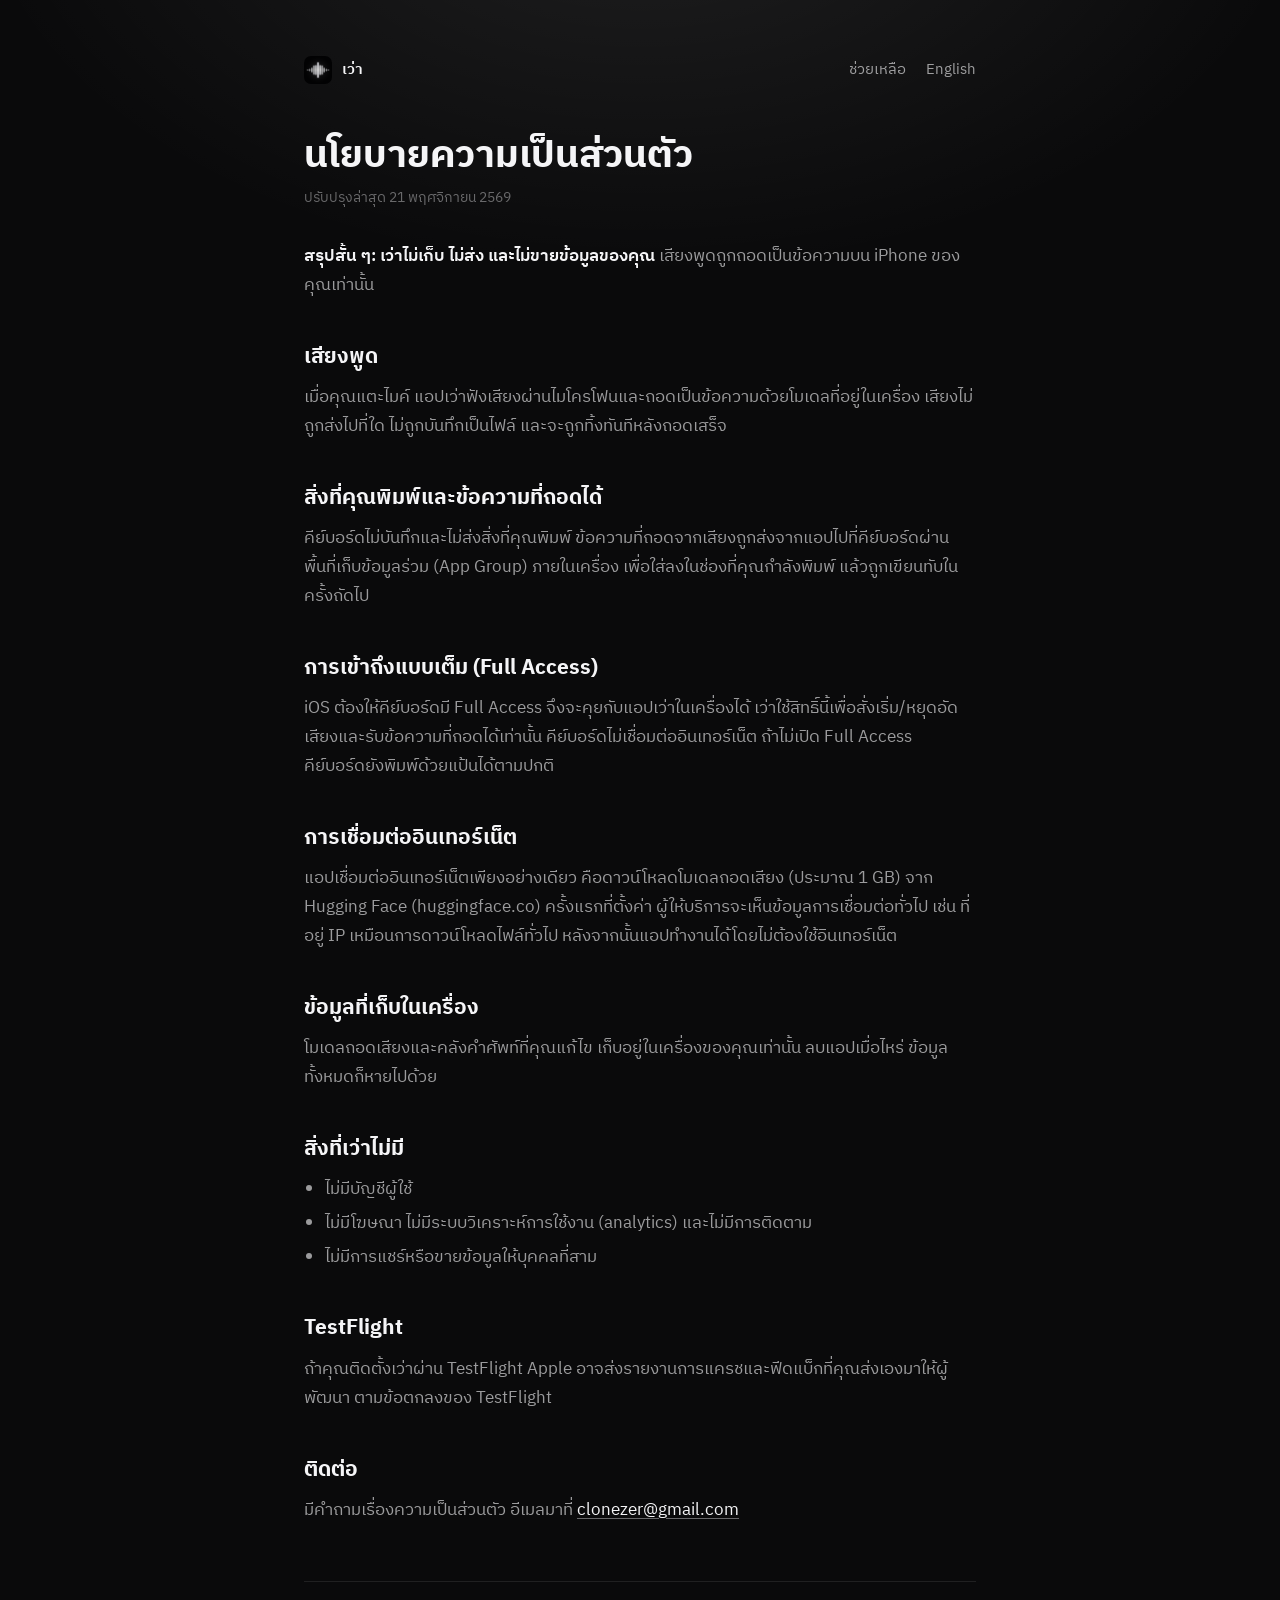
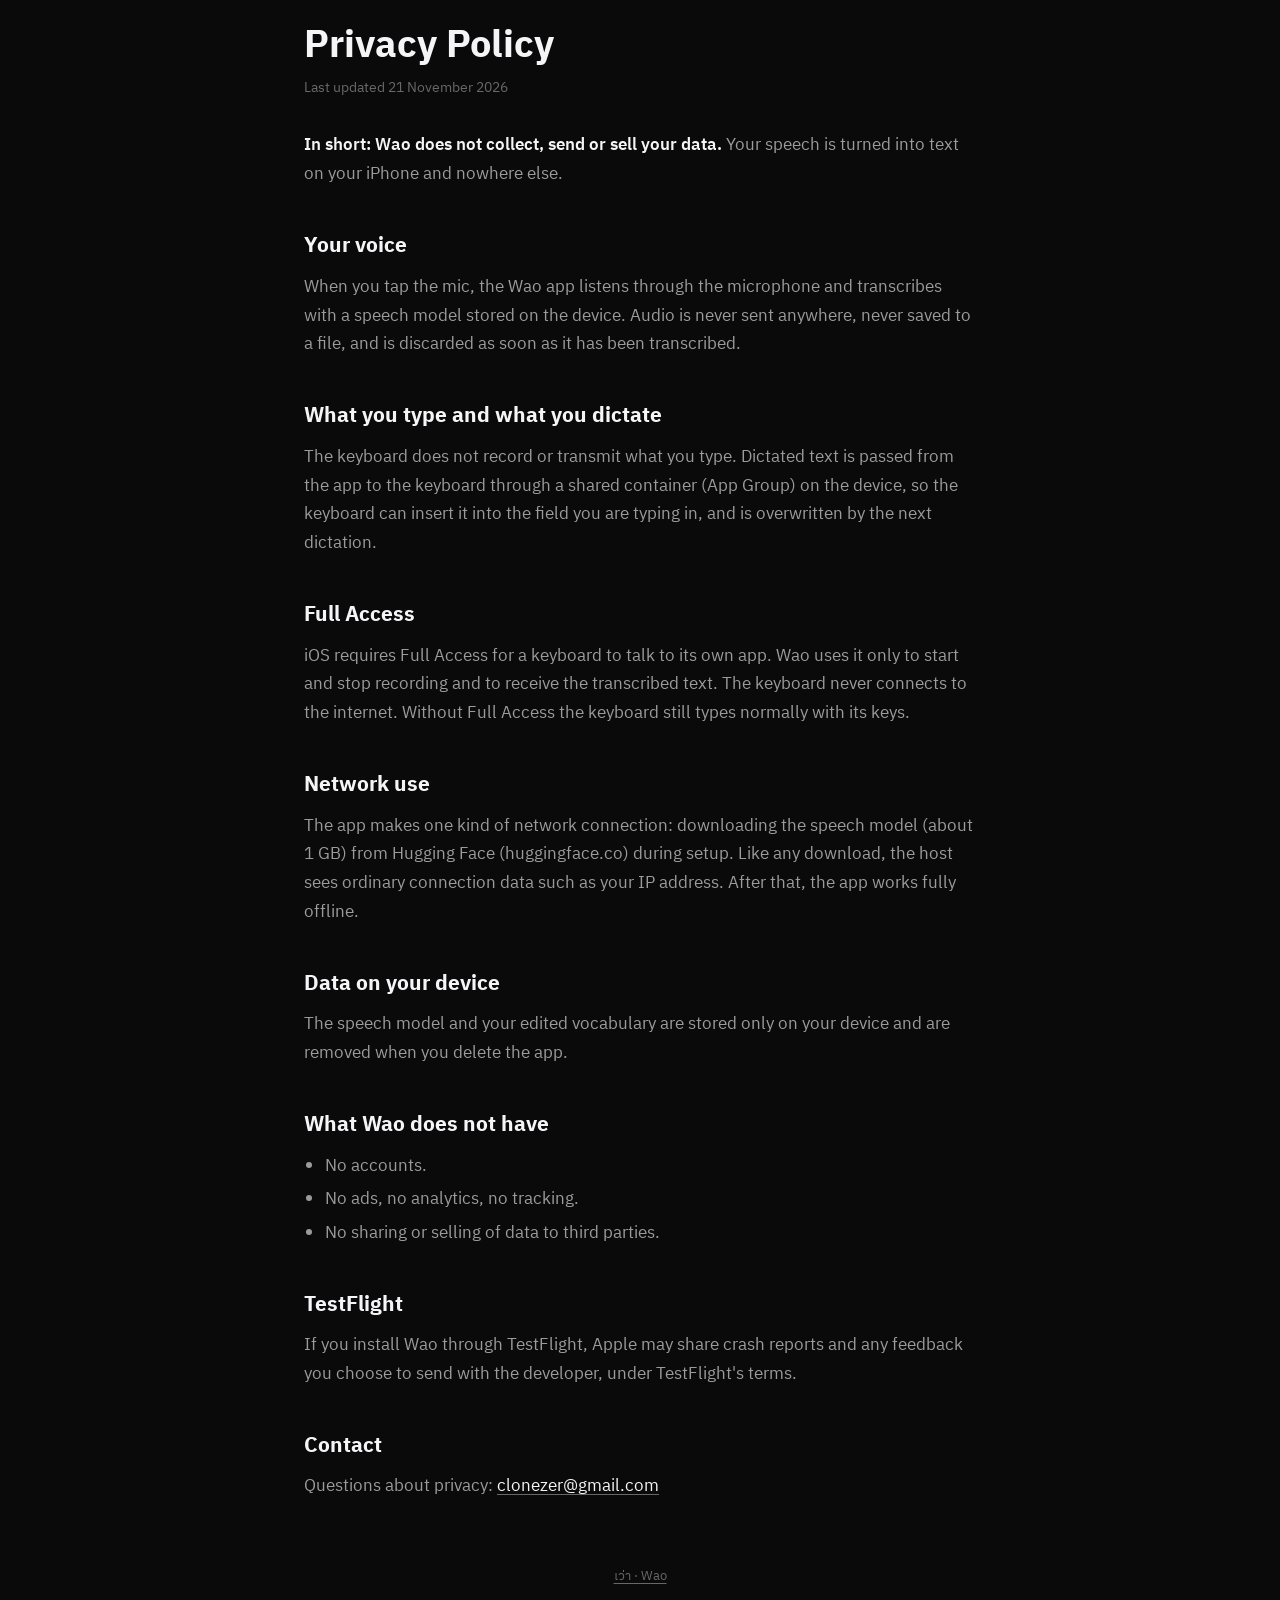
==== site/public/privacy.html @ 4878ce9d "Add the wao.peerasak.com site and App Store metadata Privacy policy, support and a landing page in T" ====
<!doctype html>
<html lang="th">
<head>
  <meta charset="utf-8">
  <meta name="viewport" content="width=device-width, initial-scale=1">
  <title>นโยบายความเป็นส่วนตัว · เว่า</title>
  <meta name="theme-color" content="#0a0a0b">
  <link rel="icon" href="icon.png">
  <link rel="preconnect" href="https://fonts.googleapis.com">
  <link rel="preconnect" href="https://fonts.gstatic.com" crossorigin>
  <link href="https://fonts.googleapis.com/css2?family=IBM+Plex+Sans+Thai:wght@400;600;700&display=swap" rel="stylesheet">
  <link rel="stylesheet" href="style.css">
</head>
<body>
<main>
  <nav>
    <a class="brand" href="./"><img src="icon.png" alt="">เว่า</a>
    <a href="support">ช่วยเหลือ</a>
    <a href="#en">English</a>
  </nav>

  <h1 class="page">นโยบายความเป็นส่วนตัว</h1>
  <p class="updated">ปรับปรุงล่าสุด 21 พฤศจิกายน 2569</p>

  <p><strong>สรุปสั้น ๆ: เว่าไม่เก็บ ไม่ส่ง และไม่ขายข้อมูลของคุณ</strong> เสียงพูดถูกถอดเป็นข้อความบน iPhone ของคุณเท่านั้น</p>

  <h2>เสียงพูด</h2>
  <p>เมื่อคุณแตะไมค์ แอปเว่าฟังเสียงผ่านไมโครโฟนและถอดเป็นข้อความด้วยโมเดลที่อยู่ในเครื่อง เสียงไม่ถูกส่งไปที่ใด ไม่ถูกบันทึกเป็นไฟล์ และจะถูกทิ้งทันทีหลังถอดเสร็จ</p>

  <h2>สิ่งที่คุณพิมพ์และข้อความที่ถอดได้</h2>
  <p>คีย์บอร์ดไม่บันทึกและไม่ส่งสิ่งที่คุณพิมพ์ ข้อความที่ถอดจากเสียงถูกส่งจากแอปไปที่คีย์บอร์ดผ่านพื้นที่เก็บข้อมูลร่วม (App Group) ภายในเครื่อง เพื่อใส่ลงในช่องที่คุณกำลังพิมพ์ แล้วถูกเขียนทับในครั้งถัดไป</p>

  <h2>การเข้าถึงแบบเต็ม (Full Access)</h2>
  <p>iOS ต้องให้คีย์บอร์ดมี Full Access จึงจะคุยกับแอปเว่าในเครื่องได้ เว่าใช้สิทธิ์นี้เพื่อสั่งเริ่ม/หยุดอัดเสียงและรับข้อความที่ถอดได้เท่านั้น คีย์บอร์ดไม่เชื่อมต่ออินเทอร์เน็ต ถ้าไม่เปิด Full Access คีย์บอร์ดยังพิมพ์ด้วยแป้นได้ตามปกติ</p>

  <h2>การเชื่อมต่ออินเทอร์เน็ต</h2>
  <p>แอปเชื่อมต่ออินเทอร์เน็ตเพียงอย่างเดียว คือดาวน์โหลดโมเดลถอดเสียง (ประมาณ 1 GB) จาก Hugging Face (huggingface.co) ครั้งแรกที่ตั้งค่า ผู้ให้บริการจะเห็นข้อมูลการเชื่อมต่อทั่วไป เช่น ที่อยู่ IP เหมือนการดาวน์โหลดไฟล์ทั่วไป หลังจากนั้นแอปทำงานได้โดยไม่ต้องใช้อินเทอร์เน็ต</p>

  <h2>ข้อมูลที่เก็บในเครื่อง</h2>
  <p>โมเดลถอดเสียงและคลังคำศัพท์ที่คุณแก้ไข เก็บอยู่ในเครื่องของคุณเท่านั้น ลบแอปเมื่อไหร่ ข้อมูลทั้งหมดก็หายไปด้วย</p>

  <h2>สิ่งที่เว่าไม่มี</h2>
  <ul>
    <li>ไม่มีบัญชีผู้ใช้</li>
    <li>ไม่มีโฆษณา ไม่มีระบบวิเคราะห์การใช้งาน (analytics) และไม่มีการติดตาม</li>
    <li>ไม่มีการแชร์หรือขายข้อมูลให้บุคคลที่สาม</li>
  </ul>

  <h2>TestFlight</h2>
  <p>ถ้าคุณติดตั้งเว่าผ่าน TestFlight Apple อาจส่งรายงานการแครชและฟีดแบ็กที่คุณส่งเองมาให้ผู้พัฒนา ตามข้อตกลงของ TestFlight</p>

  <h2>ติดต่อ</h2>
  <p>มีคำถามเรื่องความเป็นส่วนตัว อีเมลมาที่ <a href="mailto:clonezer@gmail.com">clonezer@gmail.com</a></p>

  <section class="lang" id="en" lang="en">
    <h1 class="page">Privacy Policy</h1>
    <p class="updated">Last updated 21 November 2026</p>

    <p><strong>In short: Wao does not collect, send or sell your data.</strong> Your speech is turned into text on your iPhone and nowhere else.</p>

    <h2>Your voice</h2>
    <p>When you tap the mic, the Wao app listens through the microphone and transcribes with a speech model stored on the device. Audio is never sent anywhere, never saved to a file, and is discarded as soon as it has been transcribed.</p>

    <h2>What you type and what you dictate</h2>
    <p>The keyboard does not record or transmit what you type. Dictated text is passed from the app to the keyboard through a shared container (App Group) on the device, so the keyboard can insert it into the field you are typing in, and is overwritten by the next dictation.</p>

    <h2>Full Access</h2>
    <p>iOS requires Full Access for a keyboard to talk to its own app. Wao uses it only to start and stop recording and to receive the transcribed text. The keyboard never connects to the internet. Without Full Access the keyboard still types normally with its keys.</p>

    <h2>Network use</h2>
    <p>The app makes one kind of network connection: downloading the speech model (about 1 GB) from Hugging Face (huggingface.co) during setup. Like any download, the host sees ordinary connection data such as your IP address. After that, the app works fully offline.</p>

    <h2>Data on your device</h2>
    <p>The speech model and your edited vocabulary are stored only on your device and are removed when you delete the app.</p>

    <h2>What Wao does not have</h2>
    <ul>
      <li>No accounts.</li>
      <li>No ads, no analytics, no tracking.</li>
      <li>No sharing or selling of data to third parties.</li>
    </ul>

    <h2>TestFlight</h2>
    <p>If you install Wao through TestFlight, Apple may share crash reports and any feedback you choose to send with the developer, under TestFlight's terms.</p>

    <h2>Contact</h2>
    <p>Questions about privacy: <a href="mailto:clonezer@gmail.com">clonezer@gmail.com</a></p>
  </section>

  <footer><a href="./">เว่า · Wao</a></footer>
</main>
</body>
</html>
---- site/public/style.css ----
:root {
  --canvas: #0a0a0b;
  --ink: #f5f5f7;
  --secondary: rgba(245, 245, 247, 0.62);
  --tertiary: rgba(245, 245, 247, 0.4);
  --hairline: rgba(255, 255, 255, 0.09);
  --card: rgba(255, 255, 255, 0.04);
  color-scheme: dark;
}

* { box-sizing: border-box; }

html { -webkit-text-size-adjust: 100%; }

body {
  margin: 0;
  background: var(--canvas);
  background-image: radial-gradient(60rem 36rem at 50% -8rem, rgba(255, 255, 255, 0.09), transparent 70%);
  background-repeat: no-repeat;
  color: var(--ink);
  font-family: "IBM Plex Sans Thai", -apple-system, BlinkMacSystemFont, "Segoe UI", sans-serif;
  font-size: 17px;
  line-height: 1.7;
}

main {
  max-width: 44rem;
  margin: 0 auto;
  padding: 3.5rem 1rem 4rem;
}

a { color: var(--ink); text-underline-offset: 3px; text-decoration-color: var(--tertiary); }
a:hover { text-decoration-color: var(--ink); }

nav {
  display: flex;
  gap: 1.25rem;
  align-items: center;
  font-size: 15px;
  color: var(--secondary);
  margin-bottom: 3rem;
}
nav a { color: var(--secondary); text-decoration: none; }
nav a:hover { color: var(--ink); }
nav .brand { display: flex; align-items: center; gap: 0.6rem; margin-right: auto; color: var(--ink); font-weight: 600; }
nav .brand img { width: 28px; height: 28px; border-radius: 7px; }

.hero { text-align: center; padding: 1rem 0 2.5rem; }
.hero h1 {
  font-size: clamp(4.5rem, 18vw, 7.5rem);
  line-height: 1.15;
  margin: 0;
  font-weight: 700;
  text-shadow: 0 0 40px rgba(255, 255, 255, 0.25);
}
.hero p { color: var(--secondary); margin: 0.75rem auto 0; max-width: 30rem; }

.wave {
  display: flex;
  gap: 7px;
  align-items: center;
  justify-content: center;
  height: 84px;
  margin: 2.25rem auto;
  width: min(100%, 22rem);
  border: 1px solid var(--hairline);
  border-radius: 999px;
  background: radial-gradient(closest-side, rgba(255, 255, 255, 0.12), transparent) , var(--card);
}
.wave span {
  width: 6px;
  border-radius: 3px;
  background: linear-gradient(#c8c8cf, #fff 50%, #c8c8cf);
  box-shadow: 0 0 12px rgba(255, 255, 255, 0.45);
  animation: breathe 2.4s ease-in-out infinite;
}
@keyframes breathe { 50% { transform: scaleY(0.55); opacity: 0.7; } }
@media (prefers-reduced-motion: reduce) { .wave span { animation: none; } }

.cta {
  display: inline-block;
  margin-top: 0.5rem;
  padding: 0.85rem 2rem;
  border-radius: 999px;
  background: var(--ink);
  color: var(--canvas);
  font-weight: 600;
  text-decoration: none;
  box-shadow: 0 0 32px rgba(255, 255, 255, 0.25);
}
.cta.muted { background: transparent; color: var(--secondary); border: 1px solid var(--hairline); box-shadow: none; }

.cards { display: grid; gap: 0.9rem; margin: 2rem 0; }
@media (min-width: 40rem) { .cards { grid-template-columns: 1fr 1fr; } }
.card {
  background: var(--card);
  border: 1px solid var(--hairline);
  border-radius: 22px;
  padding: 1.25rem 1.35rem;
}
.card h3 { margin: 0 0 0.3rem; font-size: 17px; }
.card p { margin: 0; color: var(--secondary); font-size: 15px; }

h1.page { font-size: 2.4rem; line-height: 1.3; margin: 0 0 0.25rem; }
.updated { color: var(--tertiary); font-size: 14px; margin: 0 0 2rem; }
h2 { font-size: 1.3rem; margin: 2.5rem 0 0.5rem; }
h2 + p, h2 + ul { margin-top: 0; }
p, li { color: var(--secondary); }
strong { color: var(--ink); font-weight: 600; }
ol, ul { padding-left: 1.3rem; }
li { margin: 0.3rem 0; }

.lang {
  margin-top: 3.5rem;
  padding-top: 2.5rem;
  border-top: 1px solid var(--hairline);
}

footer {
  margin-top: 4rem;
  font-size: 13px;
  color: var(--tertiary);
  text-align: center;
}
footer a { color: var(--tertiary); }
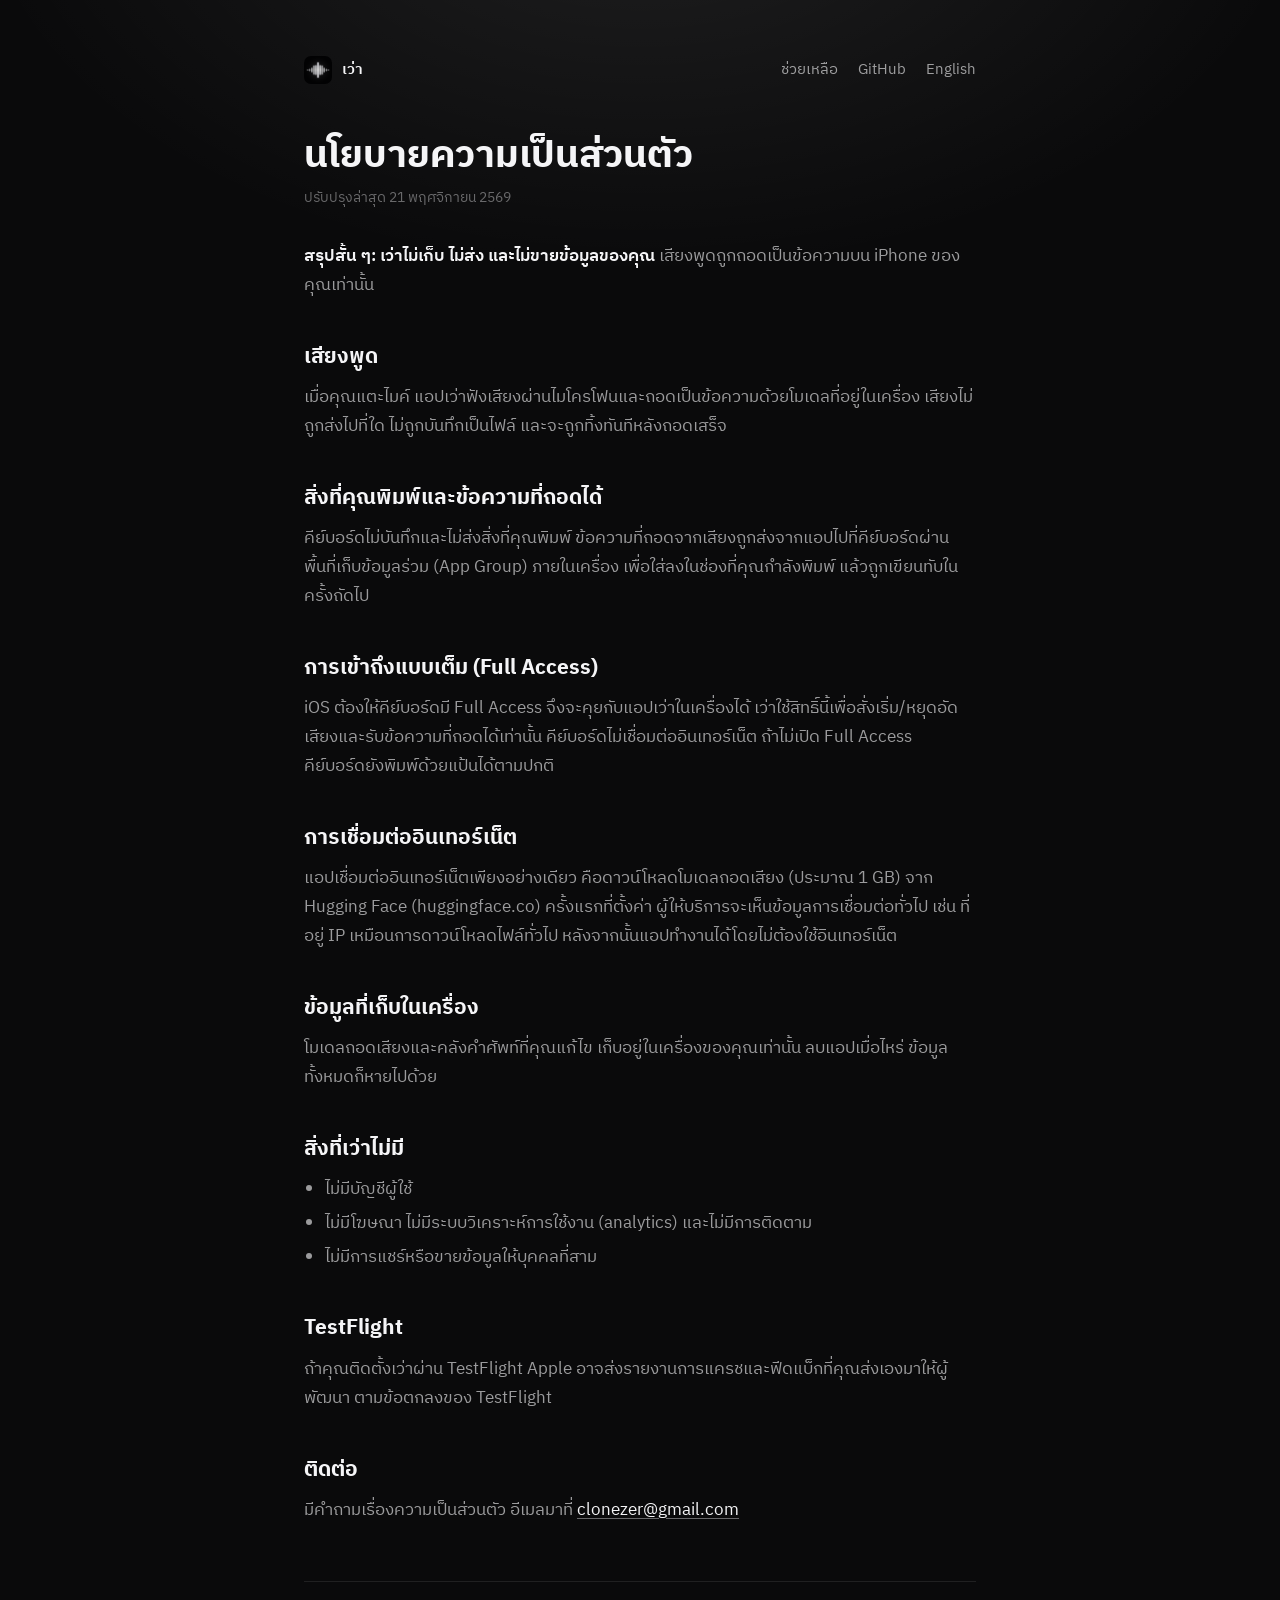
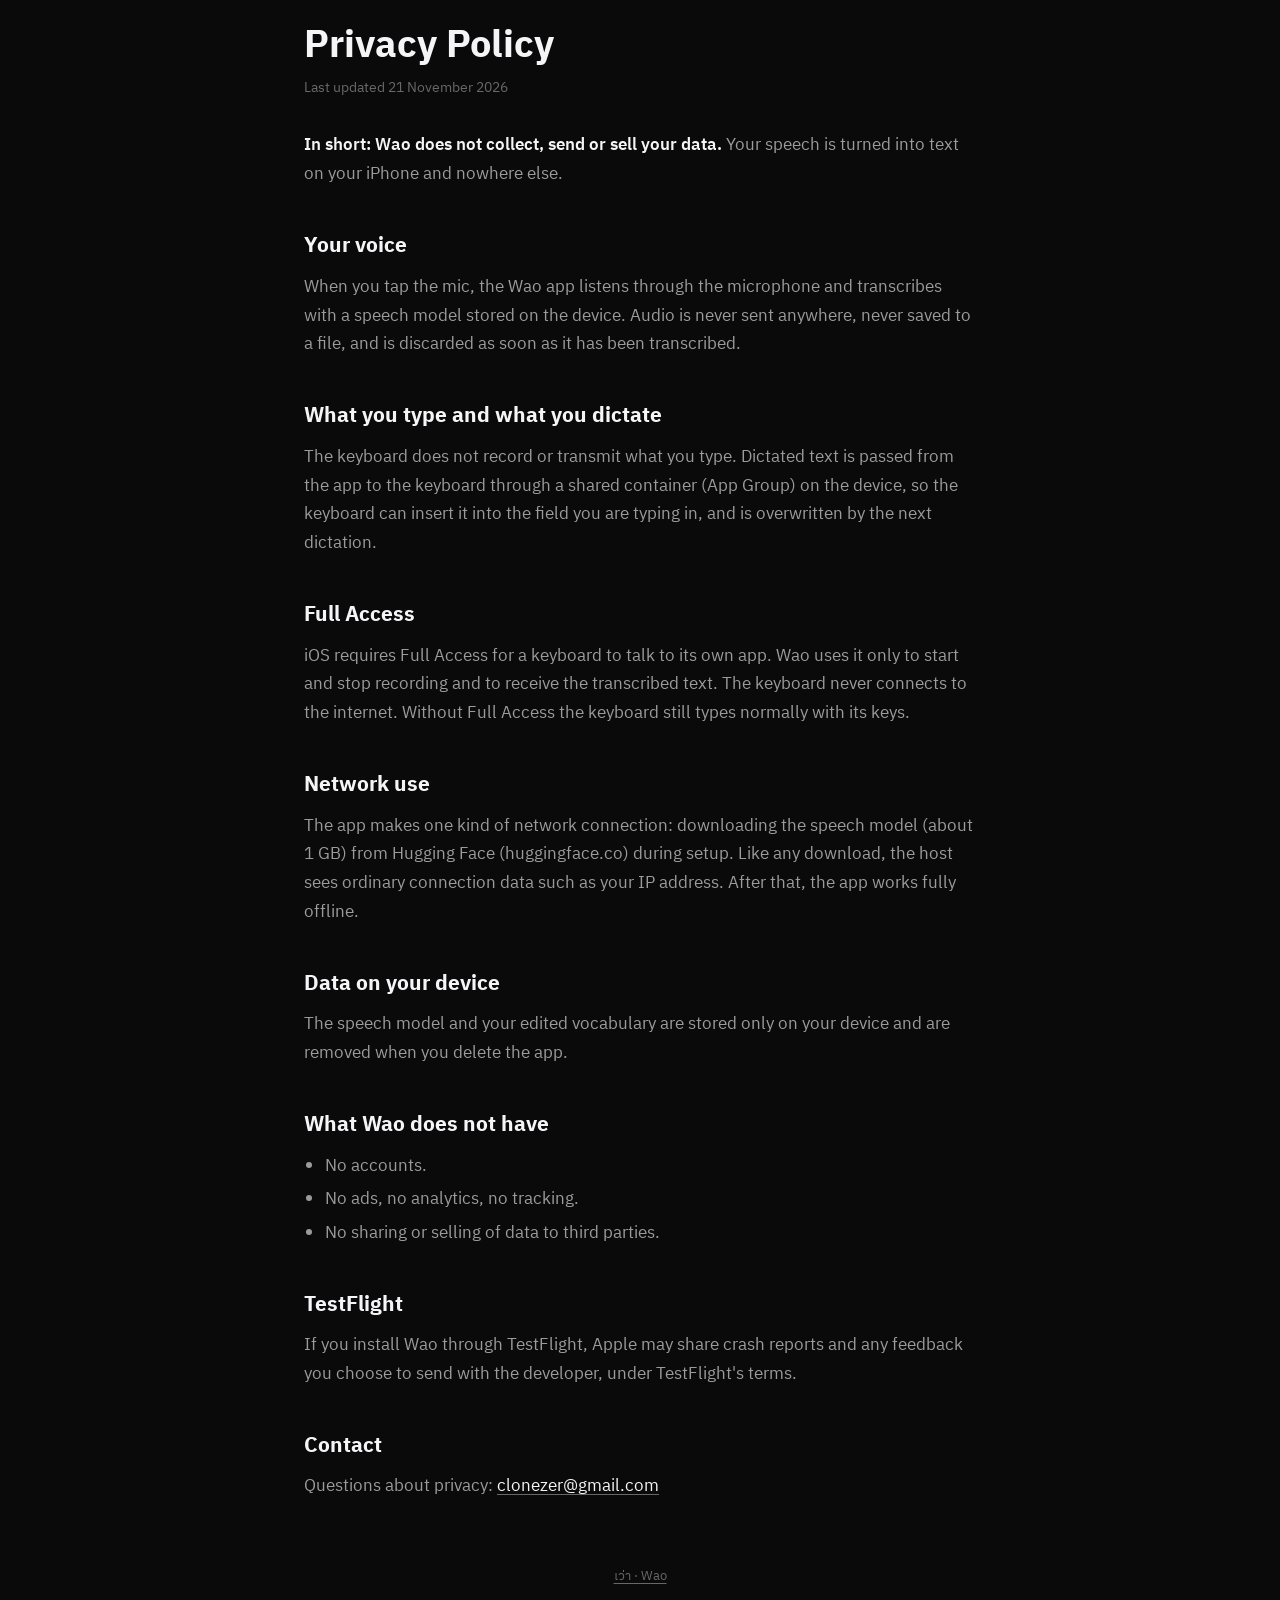
==== commit 586bbe1f: "Add a GitHub button and nav link to the site Co-Authored-By: Claude Opus 5.5 <noreply@anthropic.com>" ====
--- a/site/public/privacy.html
+++ b/site/public/privacy.html
@@ -16,6 +16,7 @@
   <nav>
     <a class="brand" href="./"><img src="icon.png" alt="">เว่า</a>
     <a href="support">ช่วยเหลือ</a>
+    <a href="https://github.com/peerasak-u/Wao">GitHub</a>
     <a href="#en">English</a>
   </nav>
 
--- a/site/public/style.css
+++ b/site/public/style.css
@@ -88,6 +88,12 @@
   text-decoration: none;
   box-shadow: 0 0 32px rgba(255, 255, 255, 0.25);
 }
+.actions { display: flex; flex-wrap: wrap; justify-content: center; gap: 0.75rem; margin-top: 0.5rem; }
+.actions .cta { margin-top: 0; }
+.cta.secondary {
+  display: inline-flex; align-items: center; gap: 0.5rem;
+  background: transparent; color: var(--ink); border: 1px solid var(--hairline); box-shadow: none;
+}
 .cta.muted { background: transparent; color: var(--secondary); border: 1px solid var(--hairline); box-shadow: none; }
 
 .cards { display: grid; gap: 0.9rem; margin: 2rem 0; }
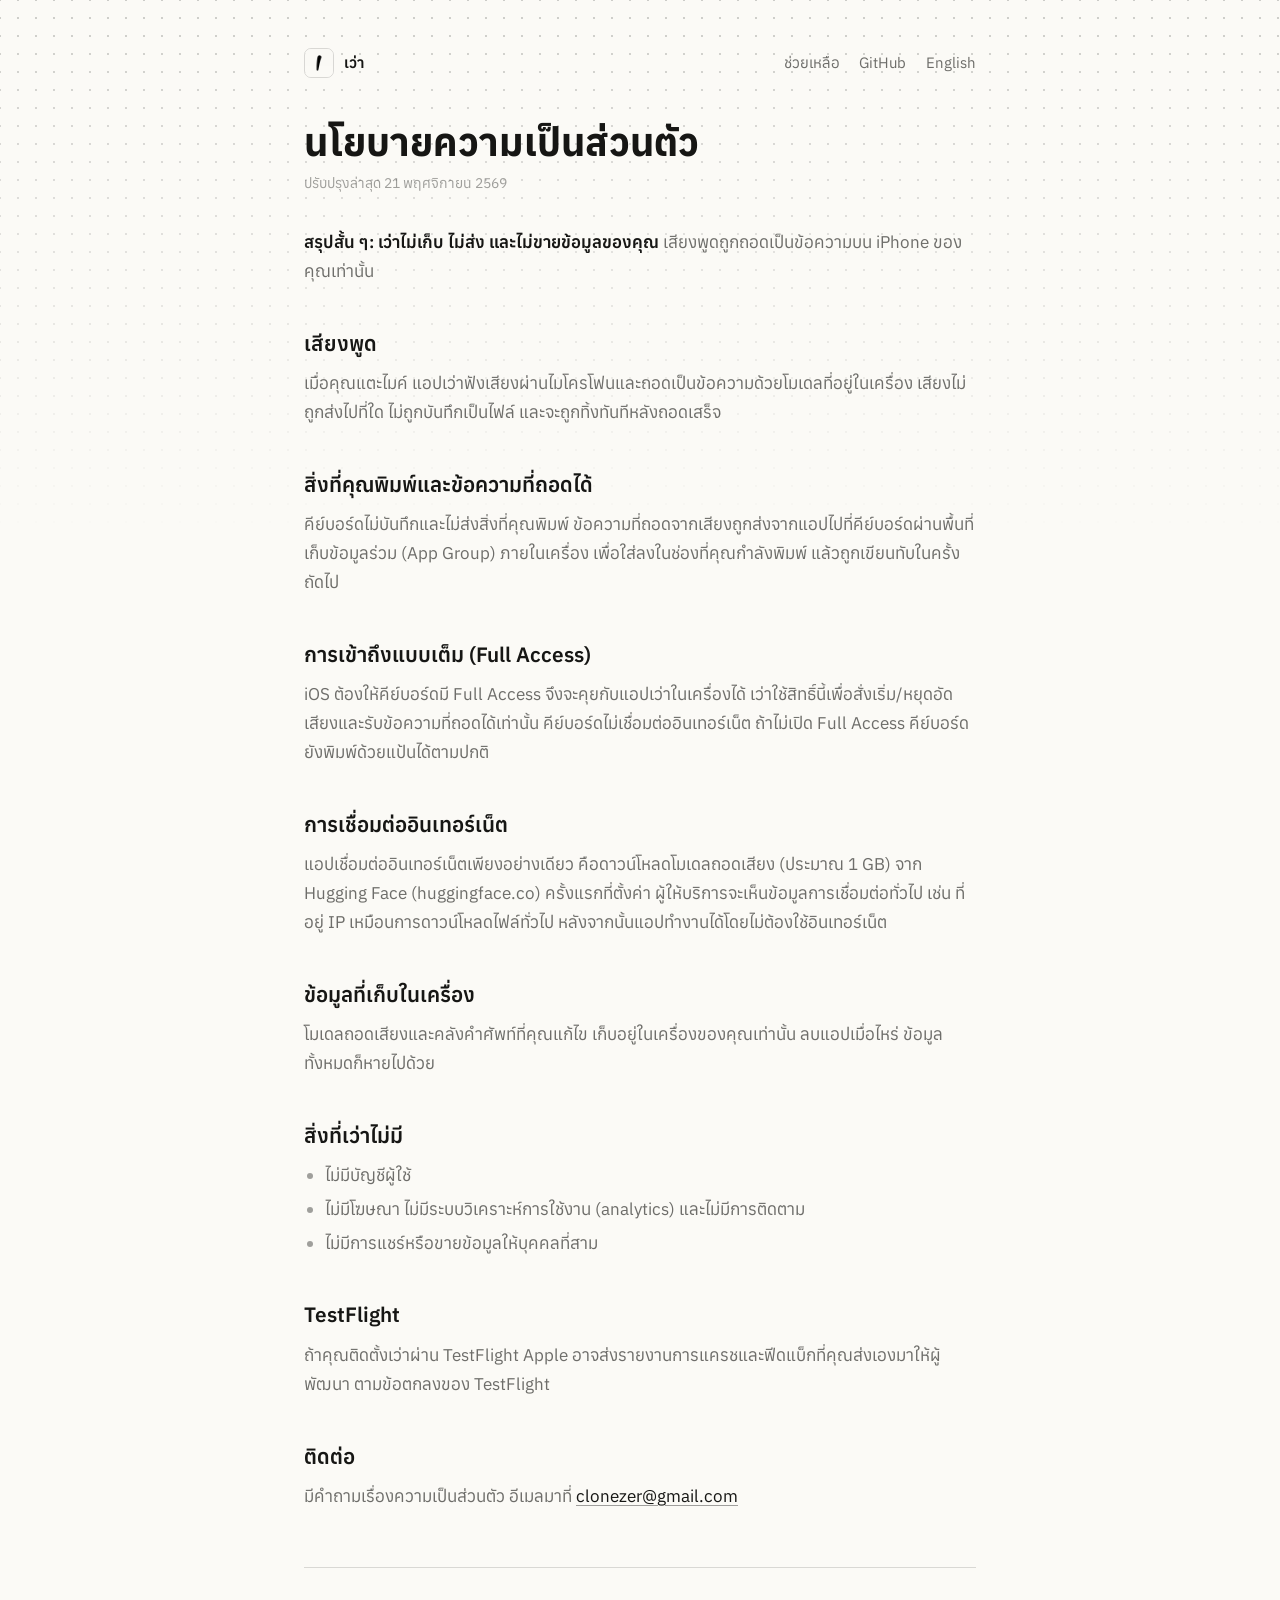
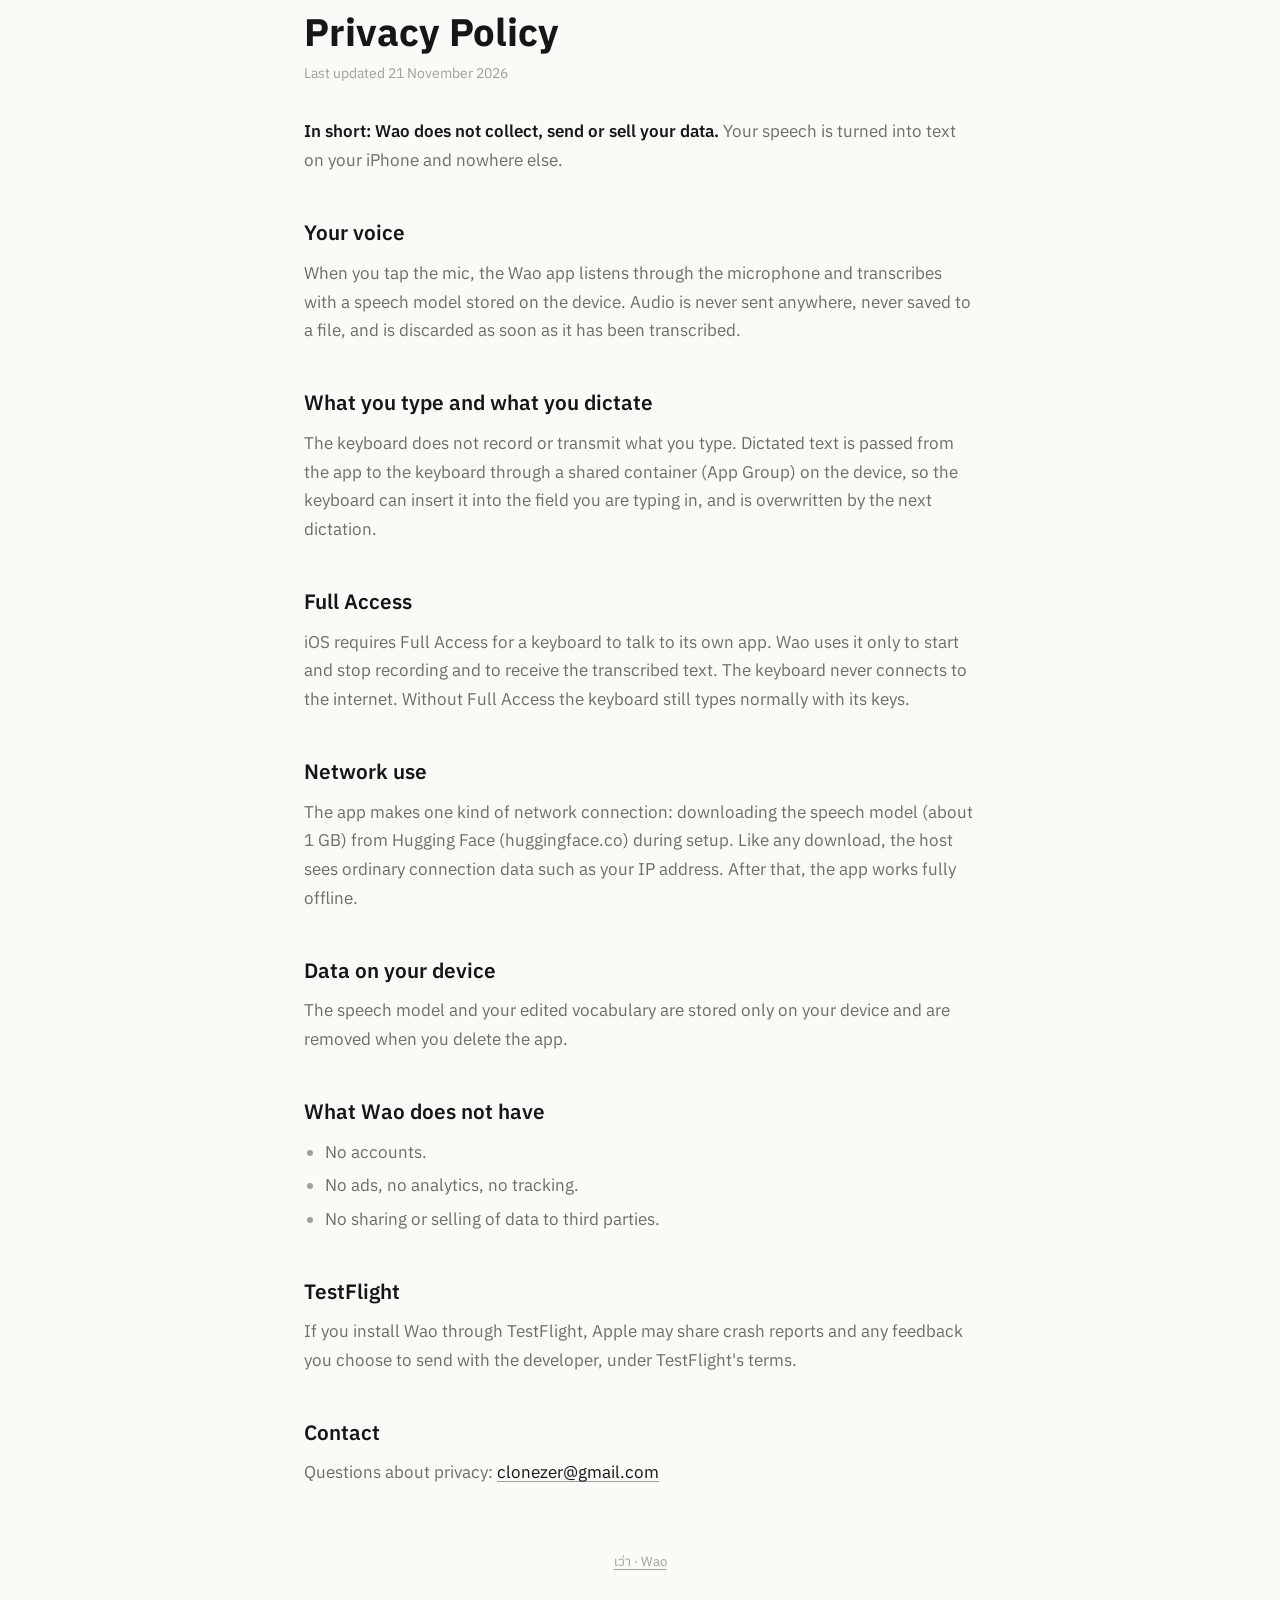
==== commit 91965ccb: "Restyle the site as the ไม้เอก notebook page The site still wore the old glowing-waveform look and i" ====
--- a/site/public/privacy.html
+++ b/site/public/privacy.html
@@ -4,17 +4,18 @@
   <meta charset="utf-8">
   <meta name="viewport" content="width=device-width, initial-scale=1">
   <title>นโยบายความเป็นส่วนตัว · เว่า</title>
-  <meta name="theme-color" content="#0a0a0b">
+  <meta name="theme-color" content="#fbfaf6" media="(prefers-color-scheme: light)">
+  <meta name="theme-color" content="#151514" media="(prefers-color-scheme: dark)">
   <link rel="icon" href="icon.png">
   <link rel="preconnect" href="https://fonts.googleapis.com">
   <link rel="preconnect" href="https://fonts.gstatic.com" crossorigin>
-  <link href="https://fonts.googleapis.com/css2?family=IBM+Plex+Sans+Thai:wght@400;600;700&display=swap" rel="stylesheet">
+  <link href="https://fonts.googleapis.com/css2?family=Anuphan:wght@400;500;600;700&family=Itim&display=swap" rel="stylesheet">
   <link rel="stylesheet" href="style.css">
 </head>
 <body>
 <main>
   <nav>
-    <a class="brand" href="./"><img src="icon.png" alt="">เว่า</a>
+    <a class="brand" href="./"><picture><source srcset="icon-dark.png" media="(prefers-color-scheme: dark)"><img src="icon.png" alt=""></picture>เว่า</a>
     <a href="support">ช่วยเหลือ</a>
     <a href="https://github.com/peerasak-u/Wao">GitHub</a>
     <a href="#en">English</a>
--- a/site/public/style.css
+++ b/site/public/style.css
@@ -1,11 +1,24 @@
+/* The ไม้เอก notebook page, the same tokens as App/Ink.swift. */
 :root {
-  --canvas: #0a0a0b;
-  --ink: #f5f5f7;
-  --secondary: rgba(245, 245, 247, 0.62);
-  --tertiary: rgba(245, 245, 247, 0.4);
-  --hairline: rgba(255, 255, 255, 0.09);
-  --card: rgba(255, 255, 255, 0.04);
-  color-scheme: dark;
+  --canvas: #fbfaf6;
+  --ink: #161614;
+  --secondary: rgba(22, 22, 20, 0.62);
+  --tertiary: rgba(22, 22, 20, 0.4);
+  --hairline: rgba(22, 22, 20, 0.15);
+  --dot: rgba(22, 22, 20, 0.2);
+  --card-shape: 20px 17px 21px 16px;
+  color-scheme: light;
+}
+@media (prefers-color-scheme: dark) {
+  :root {
+    --canvas: #151514;
+    --ink: #f3f1ea;
+    --secondary: rgba(243, 241, 234, 0.62);
+    --tertiary: rgba(243, 241, 234, 0.4);
+    --hairline: rgba(243, 241, 234, 0.15);
+    --dot: rgba(243, 241, 234, 0.2);
+    color-scheme: dark;
+  }
 }
 
 * { box-sizing: border-box; }
@@ -14,19 +27,31 @@
 
 body {
   margin: 0;
+  position: relative;
   background: var(--canvas);
-  background-image: radial-gradient(60rem 36rem at 50% -8rem, rgba(255, 255, 255, 0.09), transparent 70%);
-  background-repeat: no-repeat;
   color: var(--ink);
-  font-family: "IBM Plex Sans Thai", -apple-system, BlinkMacSystemFont, "Segoe UI", sans-serif;
+  font-family: "Anuphan", -apple-system, BlinkMacSystemFont, "Segoe UI", sans-serif;
   font-size: 17px;
   line-height: 1.7;
+}
+
+/* Dot-grid paper that fades out down the first screen, like the app. */
+body::before {
+  content: "";
+  position: absolute;
+  inset: 0 0 auto;
+  height: 110vh;
+  background: radial-gradient(circle, var(--dot) 0.9px, transparent 1.4px) 9px 9px / 18px 18px;
+  -webkit-mask-image: linear-gradient(180deg, #000, transparent 55%);
+  mask-image: linear-gradient(180deg, #000, transparent 55%);
+  pointer-events: none;
+  z-index: -1;
 }
 
 main {
   max-width: 44rem;
   margin: 0 auto;
-  padding: 3.5rem 1rem 4rem;
+  padding: 3rem 1rem 4rem;
 }
 
 a { color: var(--ink); text-underline-offset: 3px; text-decoration-color: var(--tertiary); }
@@ -34,92 +59,132 @@
 
 nav {
   display: flex;
-  gap: 1.25rem;
+  flex-wrap: wrap;
+  gap: 0.4rem 1.25rem;
   align-items: center;
   font-size: 15px;
   color: var(--secondary);
-  margin-bottom: 3rem;
+  margin-bottom: 2.5rem;
 }
 nav a { color: var(--secondary); text-decoration: none; }
 nav a:hover { color: var(--ink); }
 nav .brand { display: flex; align-items: center; gap: 0.6rem; margin-right: auto; color: var(--ink); font-weight: 600; }
-nav .brand img { width: 28px; height: 28px; border-radius: 7px; }
-
-.hero { text-align: center; padding: 1rem 0 2.5rem; }
-.hero h1 {
-  font-size: clamp(4.5rem, 18vw, 7.5rem);
-  line-height: 1.15;
-  margin: 0;
-  font-weight: 700;
-  text-shadow: 0 0 40px rgba(255, 255, 255, 0.25);
-}
+nav .brand img { width: 30px; height: 30px; border-radius: 7px; border: 1px solid var(--hairline); display: block; }
+
+/* A brand mark drawn in the current ink, from a traced stroke. */
+.mark {
+  display: inline-block;
+  background: var(--ink);
+  -webkit-mask: var(--src) center / contain no-repeat;
+  mask: var(--src) center / contain no-repeat;
+}
+.mark.maiek { --src: url(ink/maiek.svg); aspect-ratio: 63 / 207; }
+.mark.tick { --src: url(ink/tick.svg); aspect-ratio: 1; }
+.mark.arrow { --src: url(ink/arrow.svg); aspect-ratio: 16 / 9; }
+
+.hero { text-align: center; padding: 0.5rem 0 2.5rem; }
+.hero .stage { position: relative; display: inline-block; margin: 0.5rem 0 1.5rem; }
+
+/* The app's mic: one ไม้เอก stroke in a circle that rises into a wave of strokes while it listens. */
+.orb {
+  display: flex;
+  align-items: center;
+  justify-content: center;
+  gap: 5px;
+  width: 9.5rem;
+  height: 9.5rem;
+  border: 1.5px solid var(--ink);
+  border-radius: 50%;
+}
+.orb .maiek { height: 0; opacity: 0; animation: listen 7s ease-in-out infinite; animation-delay: calc(var(--i) * 0.09s); }
+.orb .maiek[style*="--i:0"] { height: 70px; opacity: 1; animation-name: listen-centre; }
+@keyframes listen {
+  0%, 38%, 92%, 100% { height: 0; opacity: 0; }
+  46% { height: calc(52px - var(--i) * 11px); opacity: 1; }
+  54% { height: calc(30px - var(--i) * 5px); opacity: 1; }
+  62% { height: calc(46px - var(--i) * 10px); opacity: 1; }
+  70% { height: calc(24px - var(--i) * 4px); opacity: 1; }
+  78% { height: calc(40px - var(--i) * 8px); opacity: 1; }
+  86% { height: 14px; opacity: 1; }
+}
+@keyframes listen-centre {
+  0%, 92%, 100% { height: 70px; }
+  20% { height: 64px; }
+  38% { height: 70px; }
+  46% { height: 60px; }
+  54% { height: 36px; }
+  62% { height: 56px; }
+  70% { height: 30px; }
+  78% { height: 50px; }
+  86% { height: 16px; }
+}
+@media (prefers-reduced-motion: reduce) { .orb .maiek { animation: none; } }
+
+.hero .note {
+  position: absolute;
+  left: calc(100% + 0.6rem);
+  top: 50%;
+  transform: translateY(-50%);
+  display: flex;
+  align-items: center;
+  gap: 0.4rem;
+  white-space: nowrap;
+  text-align: left;
+  font-family: "Itim", "Anuphan", cursive;
+  font-size: 18px;
+  line-height: 1.35;
+  color: var(--secondary);
+}
+.hero .note .arrow-wrap { flex: none; width: 3.25rem; display: flex; }
+.hero .note .arrow { width: 100%; opacity: 0.75; transform: scaleX(-1); }
+.hero h1 { font-size: clamp(3.75rem, 15vw, 5.75rem); line-height: 1.2; margin: 0; font-weight: 700; }
 .hero p { color: var(--secondary); margin: 0.75rem auto 0; max-width: 30rem; }
 
-.wave {
-  display: flex;
-  gap: 7px;
-  align-items: center;
-  justify-content: center;
-  height: 84px;
-  margin: 2.25rem auto;
-  width: min(100%, 22rem);
-  border: 1px solid var(--hairline);
-  border-radius: 999px;
-  background: radial-gradient(closest-side, rgba(255, 255, 255, 0.12), transparent) , var(--card);
-}
-.wave span {
-  width: 6px;
-  border-radius: 3px;
-  background: linear-gradient(#c8c8cf, #fff 50%, #c8c8cf);
-  box-shadow: 0 0 12px rgba(255, 255, 255, 0.45);
-  animation: breathe 2.4s ease-in-out infinite;
-}
-@keyframes breathe { 50% { transform: scaleY(0.55); opacity: 0.7; } }
-@media (prefers-reduced-motion: reduce) { .wave span { animation: none; } }
-
 .cta {
-  display: inline-block;
-  margin-top: 0.5rem;
-  padding: 0.85rem 2rem;
+  display: inline-flex;
+  align-items: center;
+  gap: 0.5rem;
+  min-height: 2.9rem;
+  padding: 0.6rem 1.6rem;
   border-radius: 999px;
   background: var(--ink);
   color: var(--canvas);
+  border: 1.5px solid var(--ink);
   font-weight: 600;
   text-decoration: none;
-  box-shadow: 0 0 32px rgba(255, 255, 255, 0.25);
-}
-.actions { display: flex; flex-wrap: wrap; justify-content: center; gap: 0.75rem; margin-top: 0.5rem; }
-.actions .cta { margin-top: 0; }
-.cta.secondary {
-  display: inline-flex; align-items: center; gap: 0.5rem;
-  background: transparent; color: var(--ink); border: 1px solid var(--hairline); box-shadow: none;
-}
-.cta.muted { background: transparent; color: var(--secondary); border: 1px solid var(--hairline); box-shadow: none; }
+  transition: transform 0.12s ease;
+}
+.cta:active { transform: scale(0.97); }
+.cta.secondary { background: var(--canvas); color: var(--ink); font-weight: 500; }
+.actions { display: flex; flex-wrap: wrap; justify-content: center; gap: 0.75rem; margin-top: 1.75rem; }
 
 .cards { display: grid; gap: 0.9rem; margin: 2rem 0; }
 @media (min-width: 40rem) { .cards { grid-template-columns: 1fr 1fr; } }
 .card {
-  background: var(--card);
-  border: 1px solid var(--hairline);
-  border-radius: 22px;
-  padding: 1.25rem 1.35rem;
-}
-.card h3 { margin: 0 0 0.3rem; font-size: 17px; }
+  background: var(--canvas);
+  border: 1.5px solid var(--ink);
+  border-radius: var(--card-shape);
+  padding: 1.15rem 1.3rem 1.25rem;
+}
+.card:nth-child(even) { border-radius: 17px 21px 16px 20px; }
+.card h3 { display: flex; align-items: center; gap: 0.5rem; margin: 0 0 0.3rem; font-size: 17px; font-weight: 600; }
+.card h3 .tick { width: 1.05rem; flex: none; }
 .card p { margin: 0; color: var(--secondary); font-size: 15px; }
 
-h1.page { font-size: 2.4rem; line-height: 1.3; margin: 0 0 0.25rem; }
+h1.page { font-size: 2.4rem; line-height: 1.3; margin: 0 0 0.25rem; font-weight: 700; }
 .updated { color: var(--tertiary); font-size: 14px; margin: 0 0 2rem; }
-h2 { font-size: 1.3rem; margin: 2.5rem 0 0.5rem; }
-h2 + p, h2 + ul { margin-top: 0; }
+h2 { font-size: 1.3rem; font-weight: 600; margin: 2.5rem 0 0.5rem; }
+h2 + p, h2 + ul, h2 + ol { margin-top: 0; }
 p, li { color: var(--secondary); }
 strong { color: var(--ink); font-weight: 600; }
 ol, ul { padding-left: 1.3rem; }
 li { margin: 0.3rem 0; }
+li::marker { color: var(--tertiary); }
 
 .lang {
   margin-top: 3.5rem;
   padding-top: 2.5rem;
-  border-top: 1px solid var(--hairline);
+  border-top: 1.5px solid var(--hairline);
 }
 
 footer {
@@ -129,3 +194,10 @@
   text-align: center;
 }
 footer a { color: var(--tertiary); }
+
+@media (max-width: 34rem) {
+  .hero .stage { display: flex; flex-direction: column; align-items: center; gap: 0.5rem; }
+  .hero .note { position: static; transform: none; flex-direction: column; gap: 0.6rem; text-align: center; font-size: 17px; }
+  .hero .note .arrow-wrap { width: 2.6rem; height: 1.6rem; align-items: center; }
+  .hero .note .arrow { transform: rotate(-80deg); }
+}
